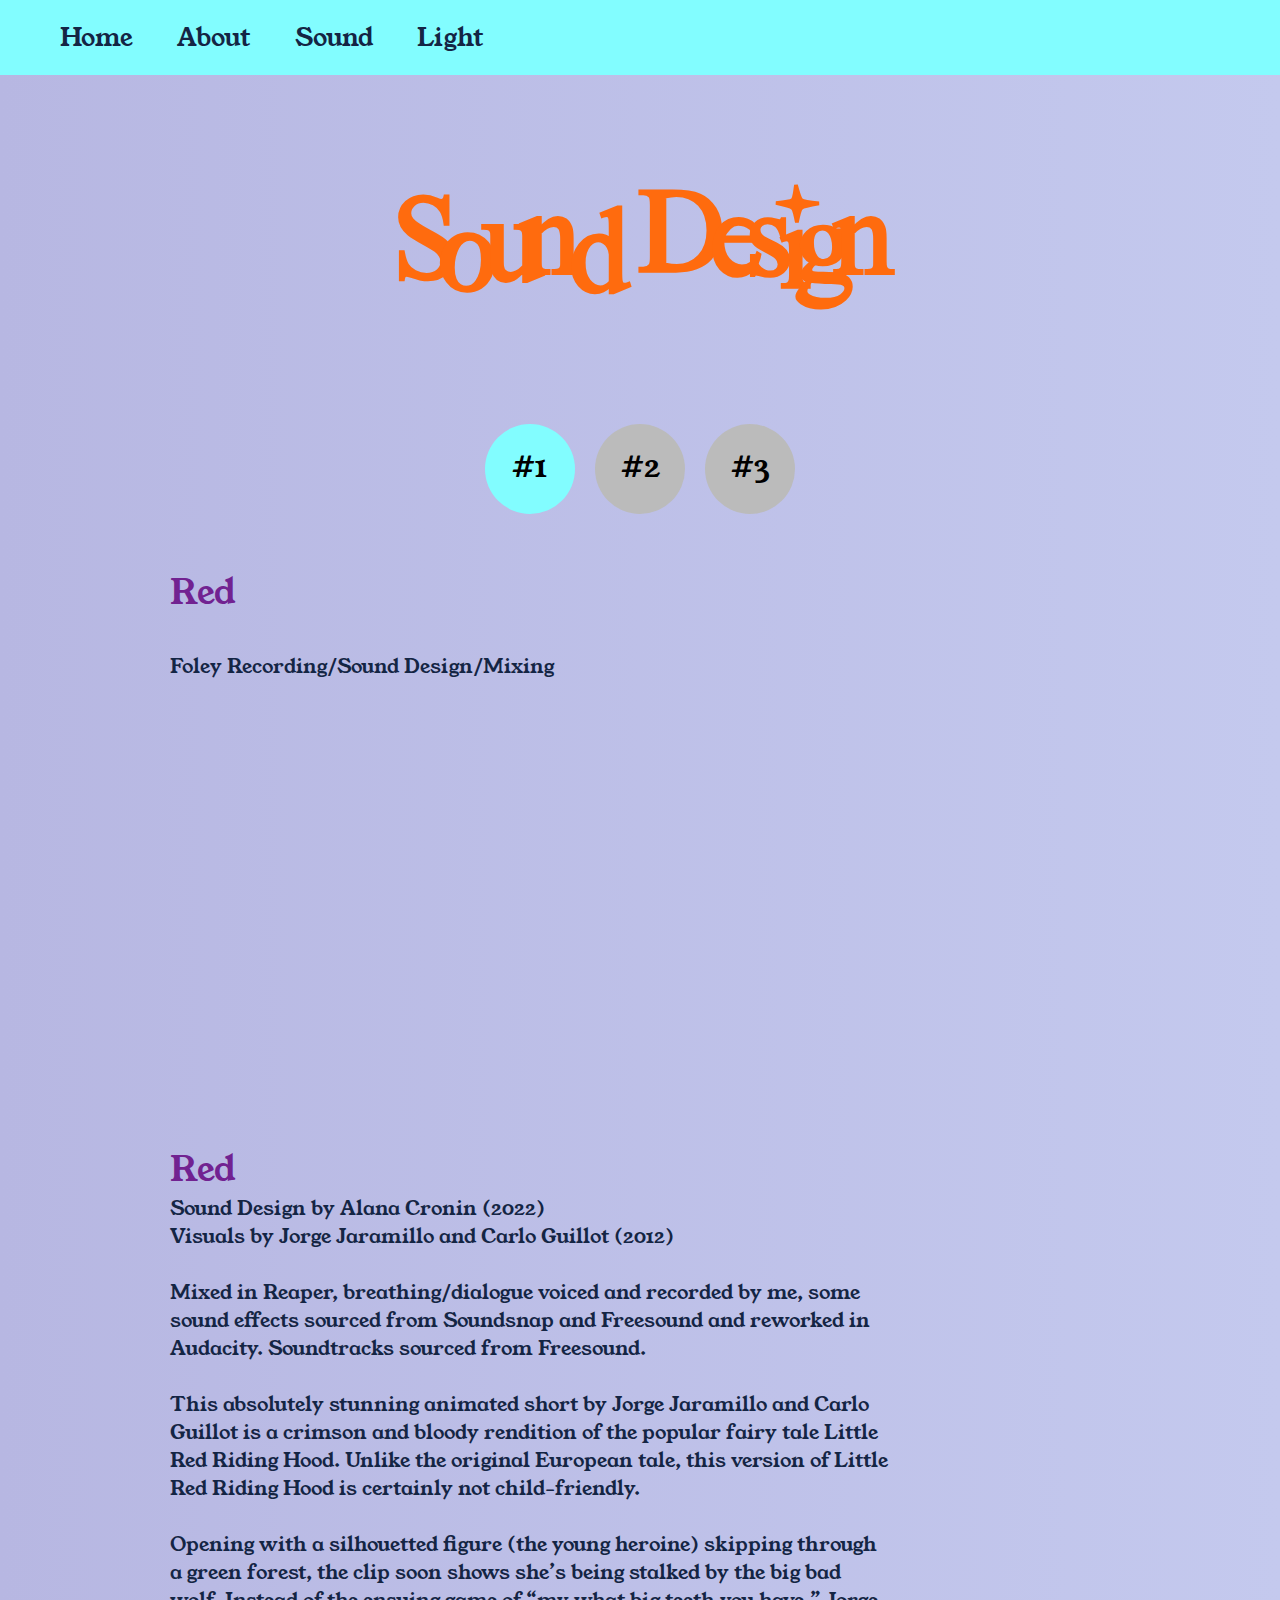
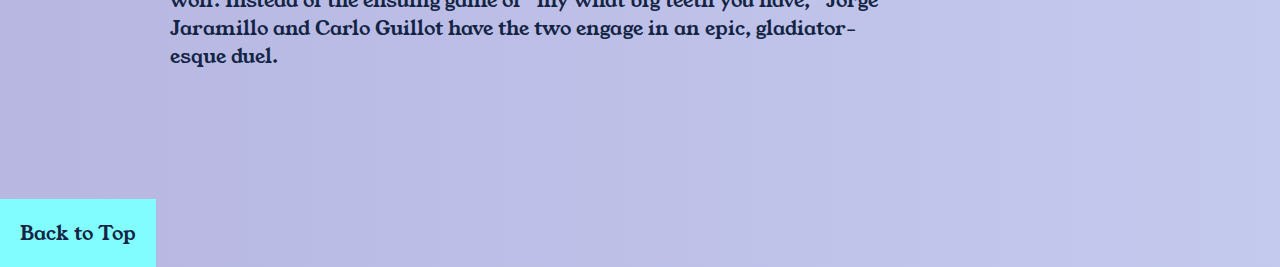
==== sound.html @ deff41a3 "Add files via upload" ====
<!DOCTYPE html>
<html lang="en">
  
<head>
    <meta charset="utf-8">
    <title>Sound Design</title>
    <link rel="stylesheet" type="text/css" href="styletwo.css">
</head>

<body>

    <div class="rectangle">
        <a class="key" href="index.html" style="padding-left: 40px;">Home</a>
        <a class="key" href="about.html" style="padding-left: 40px;">About</a>
        <a class="key" href="sound.html" style="padding-left: 40px;">Sound</a>
        <a class="key" href="lighting.html" style="padding-left: 40px;">Light</a>
    </div>

    <h2 class="tracking-in-expand-fwd">Sound Design</h2>

    <div style="text-align:center">
        <span class="dot" onclick="currentSlide(1)" style="font-family: Young;">#1</span> 
        <span class="dot" onclick="currentSlide(2)" style="font-family: Young;">#2</span> 
        <span class="dot" onclick="currentSlide(3)" style="font-family: Young;">#3</span> 
      </div>
    <br>

    <div class="slideshow-container">

        <div class="mySlides fade">
            <p style="color:#712291; font-size: 35px; padding-left: 30px;">Red</p>

            <p style="padding-left: 30px";>Foley Recording/Sound Design/Mixing</p>

            <iframe style="padding-left: 30px;" width="728" height="410" src="https://www.youtube.com/embed/9TePDKrE1Gw?si=mL3-AdqI7Kr-8OVc" title="YouTube video player" frameborder="0" allow="accelerometer; autoplay; clipboard-write; encrypted-media; gyroscope; picture-in-picture; web-share" allowfullscreen></iframe>

          <br><br>
          <div class="text" style="color: #142544; max-width: 75%; position: relative;">
            <span style="color:#712291; font-size: 35px;">Red</span>
            <br>
            Sound Design by Alana Cronin (2022)
            <br>Visuals by Jorge Jaramillo and Carlo Guillot (2012) 
            <br><br> 
            Mixed in Reaper, breathing/dialogue voiced and recorded by me, some sound effects sourced from Soundsnap and Freesound and reworked in Audacity. Soundtracks sourced from Freesound.
            <br><br>
            This absolutely stunning animated short by Jorge Jaramillo and Carlo Guillot is a crimson and bloody rendition of the popular fairy tale Little Red Riding Hood. Unlike the original European tale, this version of Little Red Riding Hood is certainly not child-friendly.
            <br><br>
            Opening with a silhouetted figure (the young heroine) skipping through a green forest, the clip soon shows she’s being stalked by the big bad wolf. Instead of the ensuing game of “my what big teeth you have,” Jorge Jaramillo and Carlo Guillot have the two engage in an epic, gladiator-esque duel.
            </div>
        </div>
        
        <div class="mySlides fade">

            <p style="color:#712291; font-size: 35px; padding-left: 30px;">The Divine Deep</p>

            <p style="padding-left: 30px";>Sound Design/Composing/Mixing</p>

            <iframe style="padding-left: 30px;" width="728" height="410" src="https://www.youtube.com/embed/m3I60o-a0WM?si=LVquJ2K_hoDX6AQw" title="YouTube video player" frameborder="0" allow="accelerometer; autoplay; clipboard-write; encrypted-media; gyroscope; picture-in-picture; web-share" allowfullscreen></iframe>

          <br><br>
        <div class="text" style="color: #142544; max-width: 75%; position: relative;">
            <span style="color:#712291; font-size: 35px;">The Divine Deep</span>
            <br>
            Sound Design by Alana Cronin (2023)<br> Animation/AI Generation by Light Alasady (2023)
            <br><br>
            Music composed by me, sound effects sourced from Freesound and Soundsnap and some are recorded using a Zoom H4n recorder. Mixed in Reaper. 
            <br><br>
            This video was created with AI based on the soundscape I created. My soundtrack is meant to be angelic but also haunting, giving a sense of the holy or sacred, but also an eerie and discomforting ambience. The combination of the ethereal and unsettling sounds creates a sense of wonder and fear, as though the viewer has stumbled upon a realm that is both enchanting and profoundly alien. 
        </div>
        </div>
        
        <div class="mySlides fade">

            <div class="text" style="color: #142544; max-width: 75%; position: relative;">
            <br><br>
            <span style="color:#712291; font-size: 35px;">River Ambience</span> 
            <p style="padding: 0;">Sound Design/Mixing</p>
            <audio controls>
                <source src="video/Jo audio.wav" type="audio/wav" controls>
                Your browser does not support this audio.
            </audio>
            <br><br>
            This was made with the word ‘Sublime’ in mind. I wanted to create a calming soundscape that transport listeners to a tranquil oasis. Most sound effects sourced from Freesound, piano composed by me. Mixed in Reaper.
            
        </div>

    </div>
        
    </div>
    

    <br><br><br><br><br><br> 
    <a class="home" href="sound.html">Back to Top</a>


    <script src="script.js"></script>
</body>

</html>
---- styletwo.css ----
@font-face {
    font-family: "Romantic";
        src: url("fonts/ROMANTIC.TTF");
}

@font-face {
    font-family: "Young";
        src: url("fonts/YoungSerif-Regular.ttf");
}

body{
    background-color: #b7b7e2;
    background-image: linear-gradient(to left, #c4c9ee,#b7b7e2);
    margin: 20px;
}

h1{
    color: #82fdff;
    font-family: Romantic;
    padding-bottom: 15px;
    padding-left: 40px;
    padding-right: 30px;
    font-size: 120px;
   }

h2{
    color: rgb(255, 107, 14);
    font-family: Romantic;
    padding-bottom: -25px;
    padding-left: 40px;
    padding-right: 30px;
    font-size: 120px;
    text-align: center;
   }

h3{
    color: #de118b;
    font-family: Romantic;
    padding-bottom: 15px;
    padding-left: 40px;
    padding-right: 30px;
    font-size: 120px;
    text-align: center;
   }
   
p{
    font-family: Young;
    color:#142544;
    font-size: 20px; 
    text-align: left;
    width: 60%;
    max-width: 60%;
    padding-left: 15px;
}

.home{
    position: relative;
    font-family: Young;
    color:#142544;
    font-size: 20px; 
    text-decoration: none;
    padding: 20px;
    line-height: 15px;
    background-color: #82fdff;
}

.home:hover{
    background-color:#142544;
    color: #82fdff;
  }

.key{
    font-family: Young;
    color:#142544;
    font-size: 25px; 
    text-decoration: none;
}

.key:hover{
    color: #712291;
  }

.rectangle {
    height: 75px;
    max-width: 2000px;
    background-color:#82fdff;
    padding: 20px;
  }

.tracking-in-expand-fwd{-webkit-animation:tracking-in-expand-fwd .8s cubic-bezier(.215,.61,.355,1.000) both;animation:tracking-in-expand-fwd .8s cubic-bezier(.215,.61,.355,1.000) both}
@-webkit-keyframes tracking-in-expand-fwd{0%{letter-spacing:-.5em;-webkit-transform:translateZ(-700px);transform:translateZ(-700px);opacity:0}40%{opacity:.6}100%{-webkit-transform:translateZ(0);transform:translateZ(0);opacity:1}}@keyframes tracking-in-expand-fwd{0%{letter-spacing:-.5em;-webkit-transform:translateZ(-700px);transform:translateZ(-700px);opacity:0}40%{opacity:.6}100%{-webkit-transform:translateZ(0);transform:translateZ(0);opacity:1}}

* {box-sizing: border-box}
body {font-family: Verdana, sans-serif; margin:0}
.mySlides {display: none}
img {vertical-align: middle;}

/* Slideshow container */
.slideshow-container {
  max-width: 1000px;
  position: relative;
  margin: auto;
}

/* input[type=text], select {
    width: 100%;
    padding: 12px 20px;
    margin: 8px 0;
    display: inline-block;
    border: 1px solid #b7b7e2;
    color: #142544;
    background-color: #b7b7e2;
    border-radius: 4px;
    box-sizing: border-box;
    font-family: Young;
  }
  
  input[type=submit] {
    width: 70%;
    background-color: #b7b7e2;
    color: #142544;
    padding: 14px 20px;
    margin: 8px 0;
    border: none;
    border-radius: 4px;
    cursor: pointer;
    font-family: Young;
  }
  
  input[type=submit]:hover {
    background-color: #712291;
    color: #b7b7e2;
    font-family: Young;
  }
  
  div {
    border-radius: 5px;
    padding: 20px;
  } */


/* On hover, add a black background color with a little bit see-through */
.prev:hover, .next:hover {
  background-color: rgba(0,0,0,0.8);
}

/* Sound Design explanation text */
.text {
  font-size: 20px;
  padding-left: 30px;
  padding-top: 20px;
  padding-bottom: 40px;
  position: absolute;
  bottom: 8px;
  width: 100%;
  text-align: left;
  font-family: Young;
}

/* The dots/bullets/indicators */
.dot {
  cursor: pointer;
  height: 90px;
  width: 90px;
  padding-top: 22px;
  margin: 0 8px;
  background-color: #bbb;
  border-radius: 50%;
  display: inline-block;
  transition: background-color 0.4s ease;
  font-size: 30px;
}

.active, .dot:hover {
  background-color:#82fdff;
}

/* Fading animation */
.fade {
  animation-name: fade;
  animation-duration: 1.5s;
}

@keyframes fade {
  from {opacity: .4} 
  to {opacity: 1}
}

/* On smaller screens, decrease text size */
/* @media only screen and (max-width: 300px) {
  .prev, .next,.text {font-size: 11px}
} */
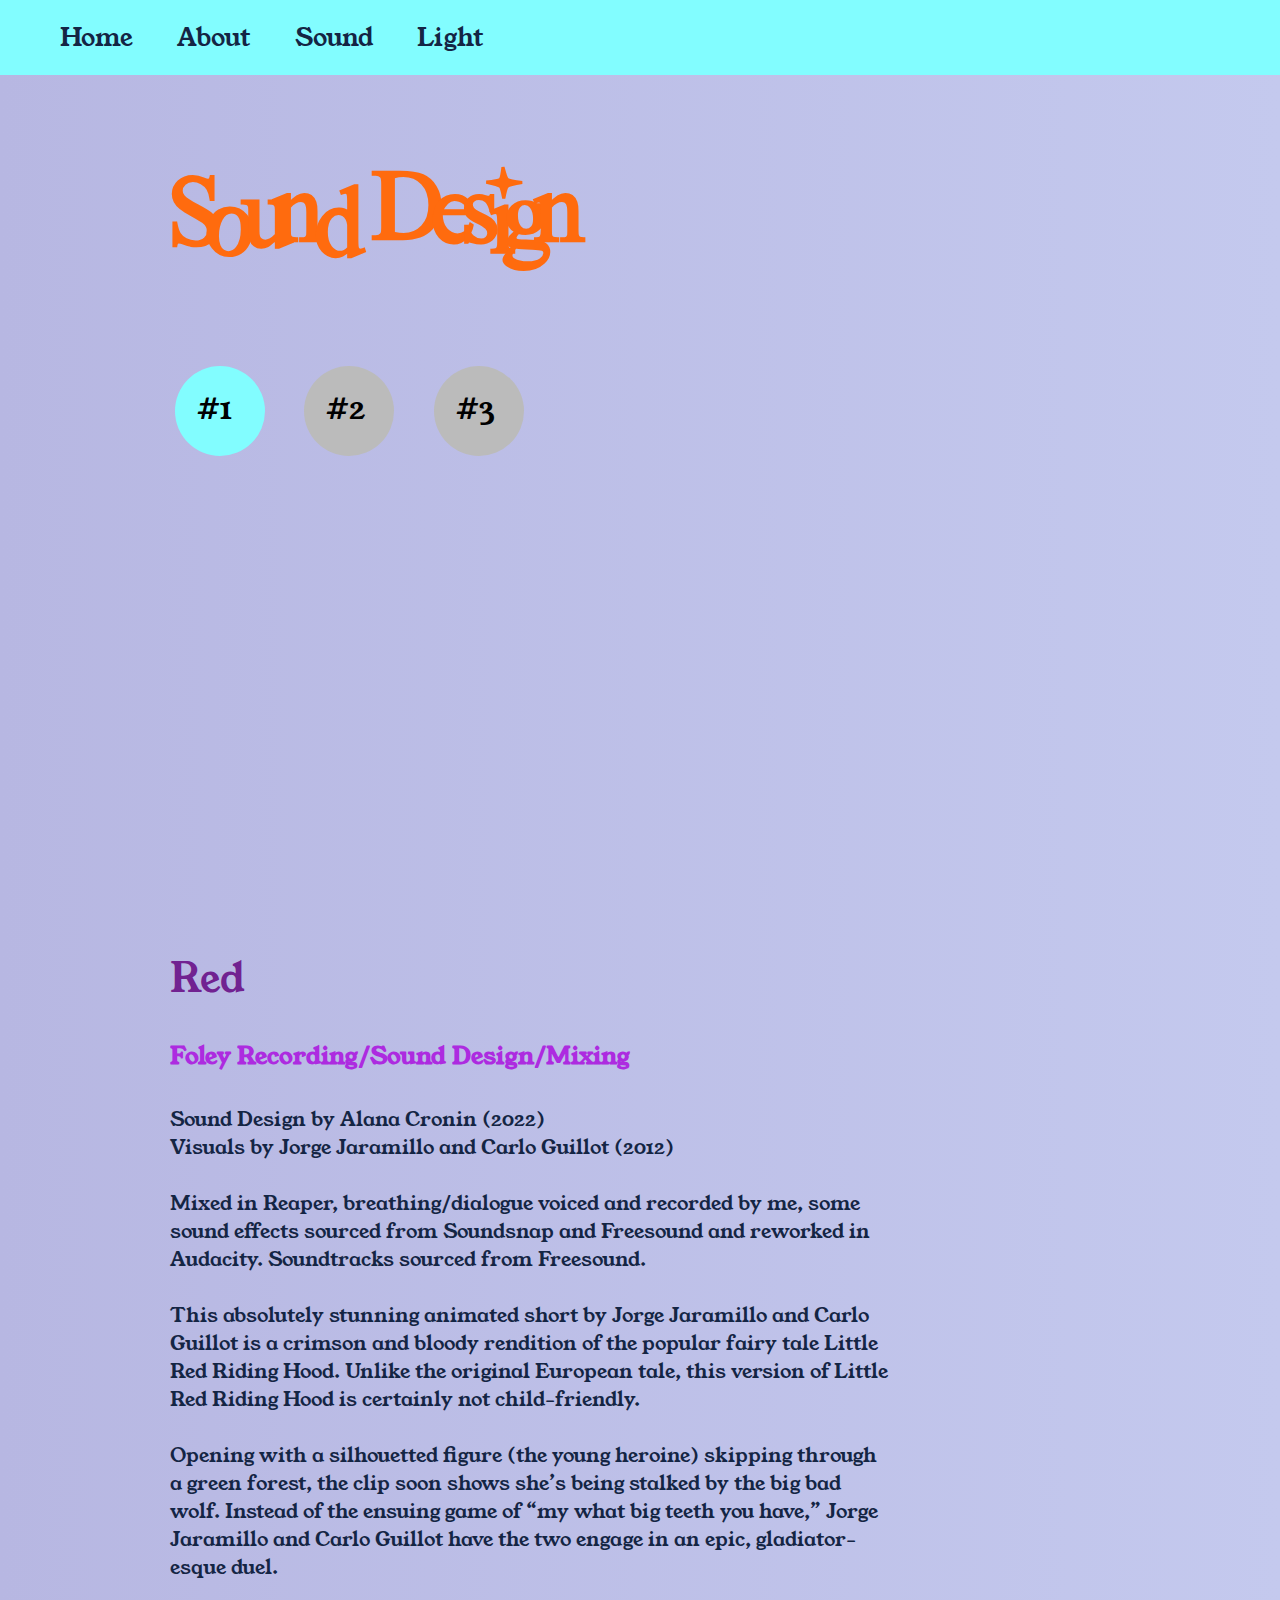
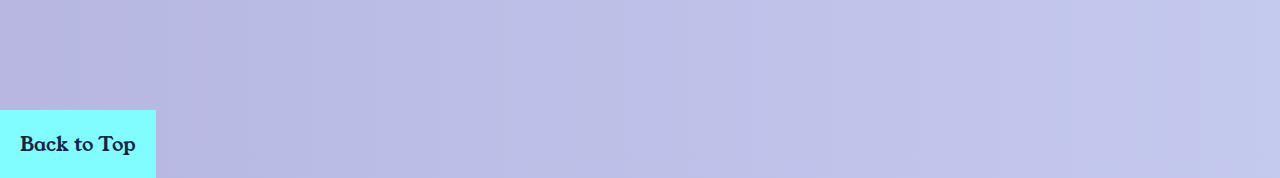
==== commit bad28434: "Add files via upload" ====
--- a/sound.html
+++ b/sound.html
@@ -16,28 +16,27 @@
         <a class="key" href="lighting.html" style="padding-left: 40px;">Light</a>
     </div>
 
-    <h2 class="tracking-in-expand-fwd">Sound Design</h2>
-
-    <div style="text-align:center">
-        <span class="dot" onclick="currentSlide(1)" style="font-family: Young;">#1</span> 
-        <span class="dot" onclick="currentSlide(2)" style="font-family: Young;">#2</span> 
-        <span class="dot" onclick="currentSlide(3)" style="font-family: Young;">#3</span> 
-      </div>
-    <br>
+    
 
     <div class="slideshow-container">
 
+        <h2 class="tracking-in-expand-fwd">Sound Design</h2>
+
+        <div style="padding-bottom: 20px;">
+            <span class="dot" onclick="currentSlide(1)" style="font-family: Young;">#1</span> 
+            <span class="dot" onclick="currentSlide(2)" style="font-family: Young;">#2</span> 
+            <span class="dot" onclick="currentSlide(3)" style="font-family: Young;">#3</span> 
+        </div>
+
         <div class="mySlides fade">
-            <p style="color:#712291; font-size: 35px; padding-left: 30px;">Red</p>
-
-            <p style="padding-left: 30px";>Foley Recording/Sound Design/Mixing</p>
-
+        
             <iframe style="padding-left: 30px;" width="728" height="410" src="https://www.youtube.com/embed/9TePDKrE1Gw?si=mL3-AdqI7Kr-8OVc" title="YouTube video player" frameborder="0" allow="accelerometer; autoplay; clipboard-write; encrypted-media; gyroscope; picture-in-picture; web-share" allowfullscreen></iframe>
 
           <br><br>
           <div class="text" style="color: #142544; max-width: 75%; position: relative;">
-            <span style="color:#712291; font-size: 35px;">Red</span>
-            <br>
+            <span style="color:#712291; font-size: 40px;">Red</span>
+            <h4 style="color:#ad2be0; font-size: 24px;";>Foley Recording/Sound Design/Mixing</h4>
+
             Sound Design by Alana Cronin (2022)
             <br>Visuals by Jorge Jaramillo and Carlo Guillot (2012) 
             <br><br> 
@@ -51,15 +50,12 @@
         
         <div class="mySlides fade">
 
-            <p style="color:#712291; font-size: 35px; padding-left: 30px;">The Divine Deep</p>
-
-            <p style="padding-left: 30px";>Sound Design/Composing/Mixing</p>
-
             <iframe style="padding-left: 30px;" width="728" height="410" src="https://www.youtube.com/embed/m3I60o-a0WM?si=LVquJ2K_hoDX6AQw" title="YouTube video player" frameborder="0" allow="accelerometer; autoplay; clipboard-write; encrypted-media; gyroscope; picture-in-picture; web-share" allowfullscreen></iframe>
 
           <br><br>
         <div class="text" style="color: #142544; max-width: 75%; position: relative;">
-            <span style="color:#712291; font-size: 35px;">The Divine Deep</span>
+            <span style="color:#712291; font-size: 40px;">The Divine Deep</span>
+            <h4 style="color:#ad2be0; font-size: 24px;";>Sound Design/Composing/Mixing</h4>
             <br>
             Sound Design by Alana Cronin (2023)<br> Animation/AI Generation by Light Alasady (2023)
             <br><br>
@@ -73,8 +69,8 @@
 
             <div class="text" style="color: #142544; max-width: 75%; position: relative;">
             <br><br>
-            <span style="color:#712291; font-size: 35px;">River Ambience</span> 
-            <p style="padding: 0;">Sound Design/Mixing</p>
+            <span style="color:#712291; font-size: 40px;">River Ambience</span>
+            <h4 style="color:#ad2be0; font-size: 24px;";>Sound Design/Composing/Mixing</h4>
             <audio controls>
                 <source src="video/Jo audio.wav" type="audio/wav" controls>
                 Your browser does not support this audio.
@@ -83,9 +79,8 @@
             This was made with the word ‘Sublime’ in mind. I wanted to create a calming soundscape that transport listeners to a tranquil oasis. Most sound effects sourced from Freesound, piano composed by me. Mixed in Reaper.
             
         </div>
-
     </div>
-        
+    </div>
     </div>
     
 
--- a/styletwo.css
+++ b/styletwo.css
@@ -17,7 +17,7 @@
 h1{
     color: #82fdff;
     font-family: Romantic;
-    padding-bottom: 15px;
+    padding-bottom: 0px;
     padding-left: 40px;
     padding-right: 30px;
     font-size: 120px;
@@ -26,22 +26,29 @@
 h2{
     color: rgb(255, 107, 14);
     font-family: Romantic;
-    padding-bottom: -25px;
+    padding-bottom: 0px;
+    padding-left: 40px;
+    padding-right: 30px;
+    font-size: 100px;
+    text-align: left;
+   }
+
+h3{
+    color: #de118b;
+    font-family: Romantic;
+    padding-bottom: 0px;
     padding-left: 40px;
     padding-right: 30px;
     font-size: 120px;
     text-align: center;
    }
 
-h3{
-    color: #de118b;
-    font-family: Romantic;
-    padding-bottom: 15px;
-    padding-left: 40px;
-    padding-right: 30px;
-    font-size: 120px;
-    text-align: center;
-   }
+h4 {
+    font-family: Young;
+    color:#142544;
+    font-size: 20px; 
+    text-align: left;
+}
    
 p{
     font-family: Young;
@@ -93,7 +100,26 @@
 * {box-sizing: border-box}
 body {font-family: Verdana, sans-serif; margin:0}
 .mySlides {display: none}
-img {vertical-align: middle;}
+img {vertical-align: top;}
+
+
+/* GRID */
+.item1 { grid-area: pro1; }
+.item2 { grid-area: pro2; }
+.item3 { grid-area: pro3; }
+
+.grid-container {
+  display: grid;
+  grid-template-areas:
+    'pro1 pro2'
+    'pro3 0';
+  gap: 20px;
+  padding: 20px;
+}
+
+.grid-container > div {
+  text-align: left;
+}
 
 /* Slideshow container */
 .slideshow-container {
@@ -163,7 +189,9 @@
   height: 90px;
   width: 90px;
   padding-top: 22px;
-  margin: 0 8px;
+  padding-left: 22px;
+  margin-left: 35px;
+  margin-bottom: 30px;
   background-color: #bbb;
   border-radius: 50%;
   display: inline-block;
